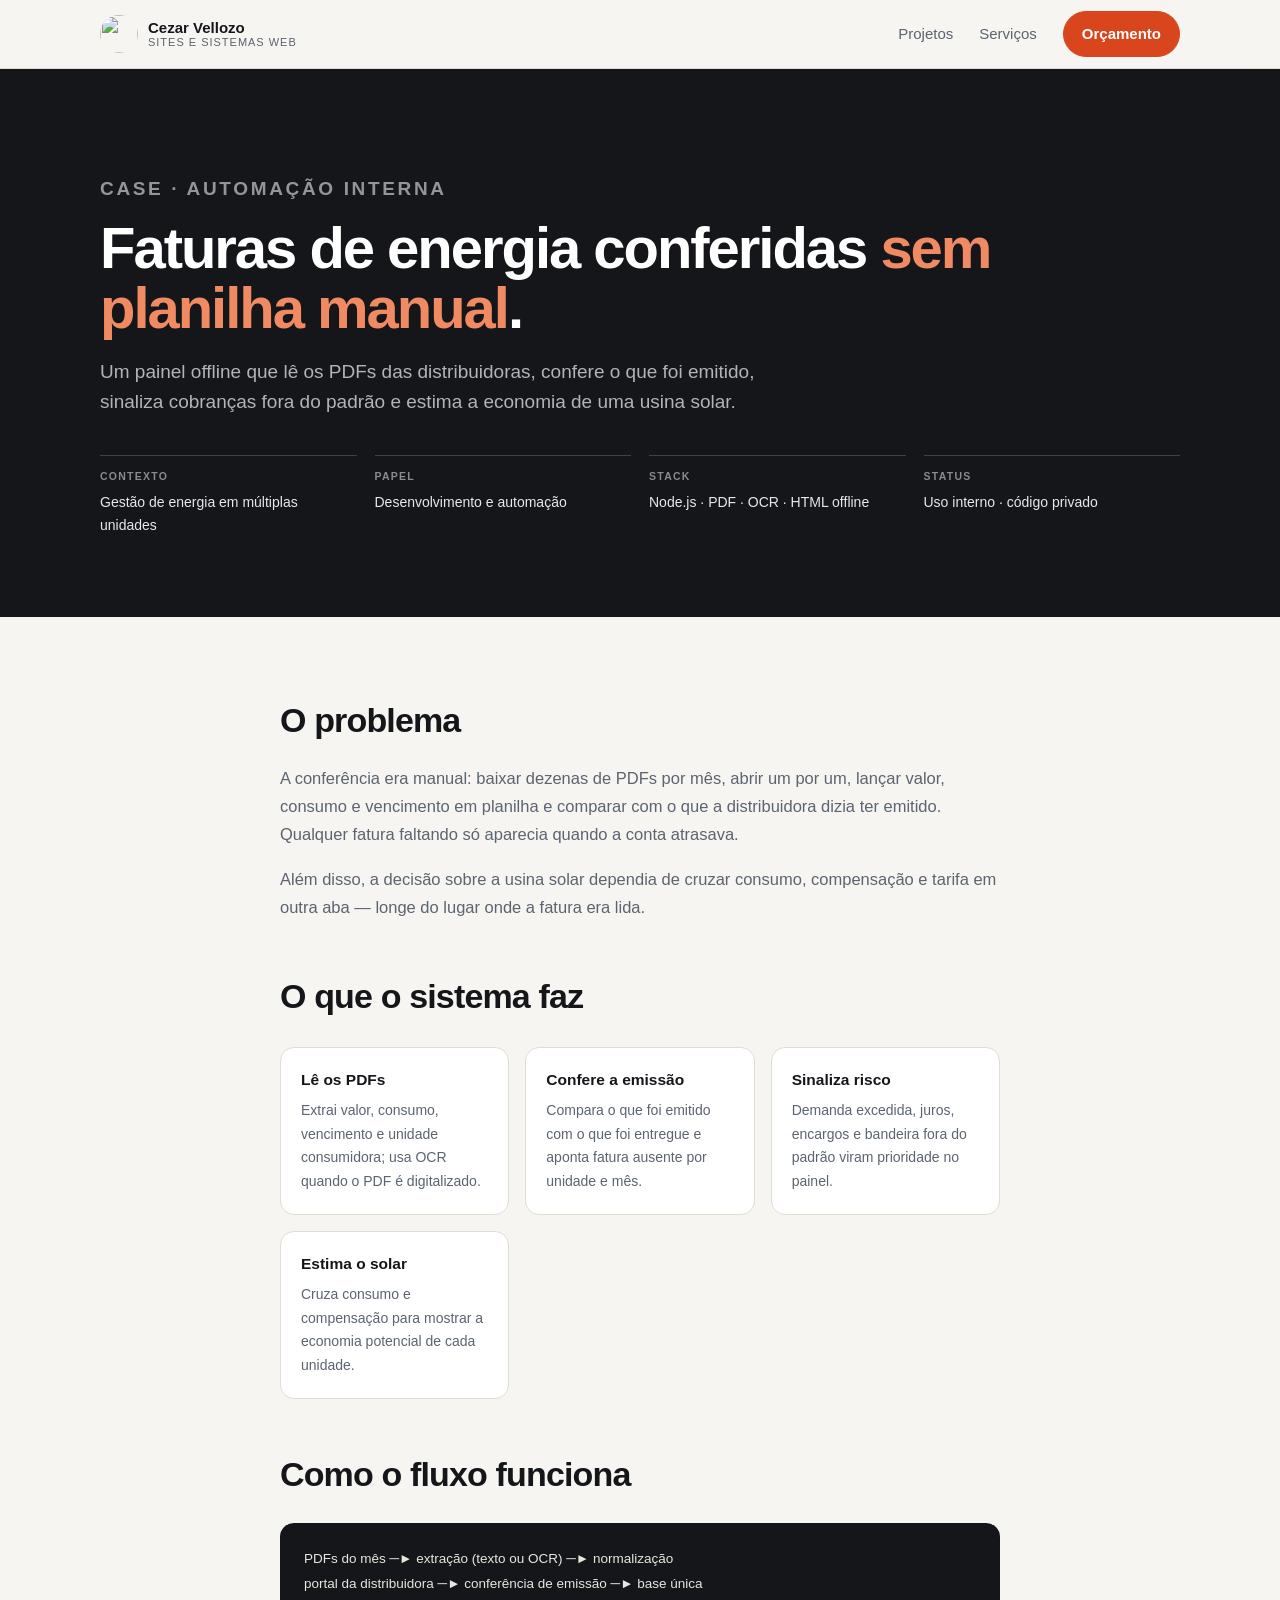
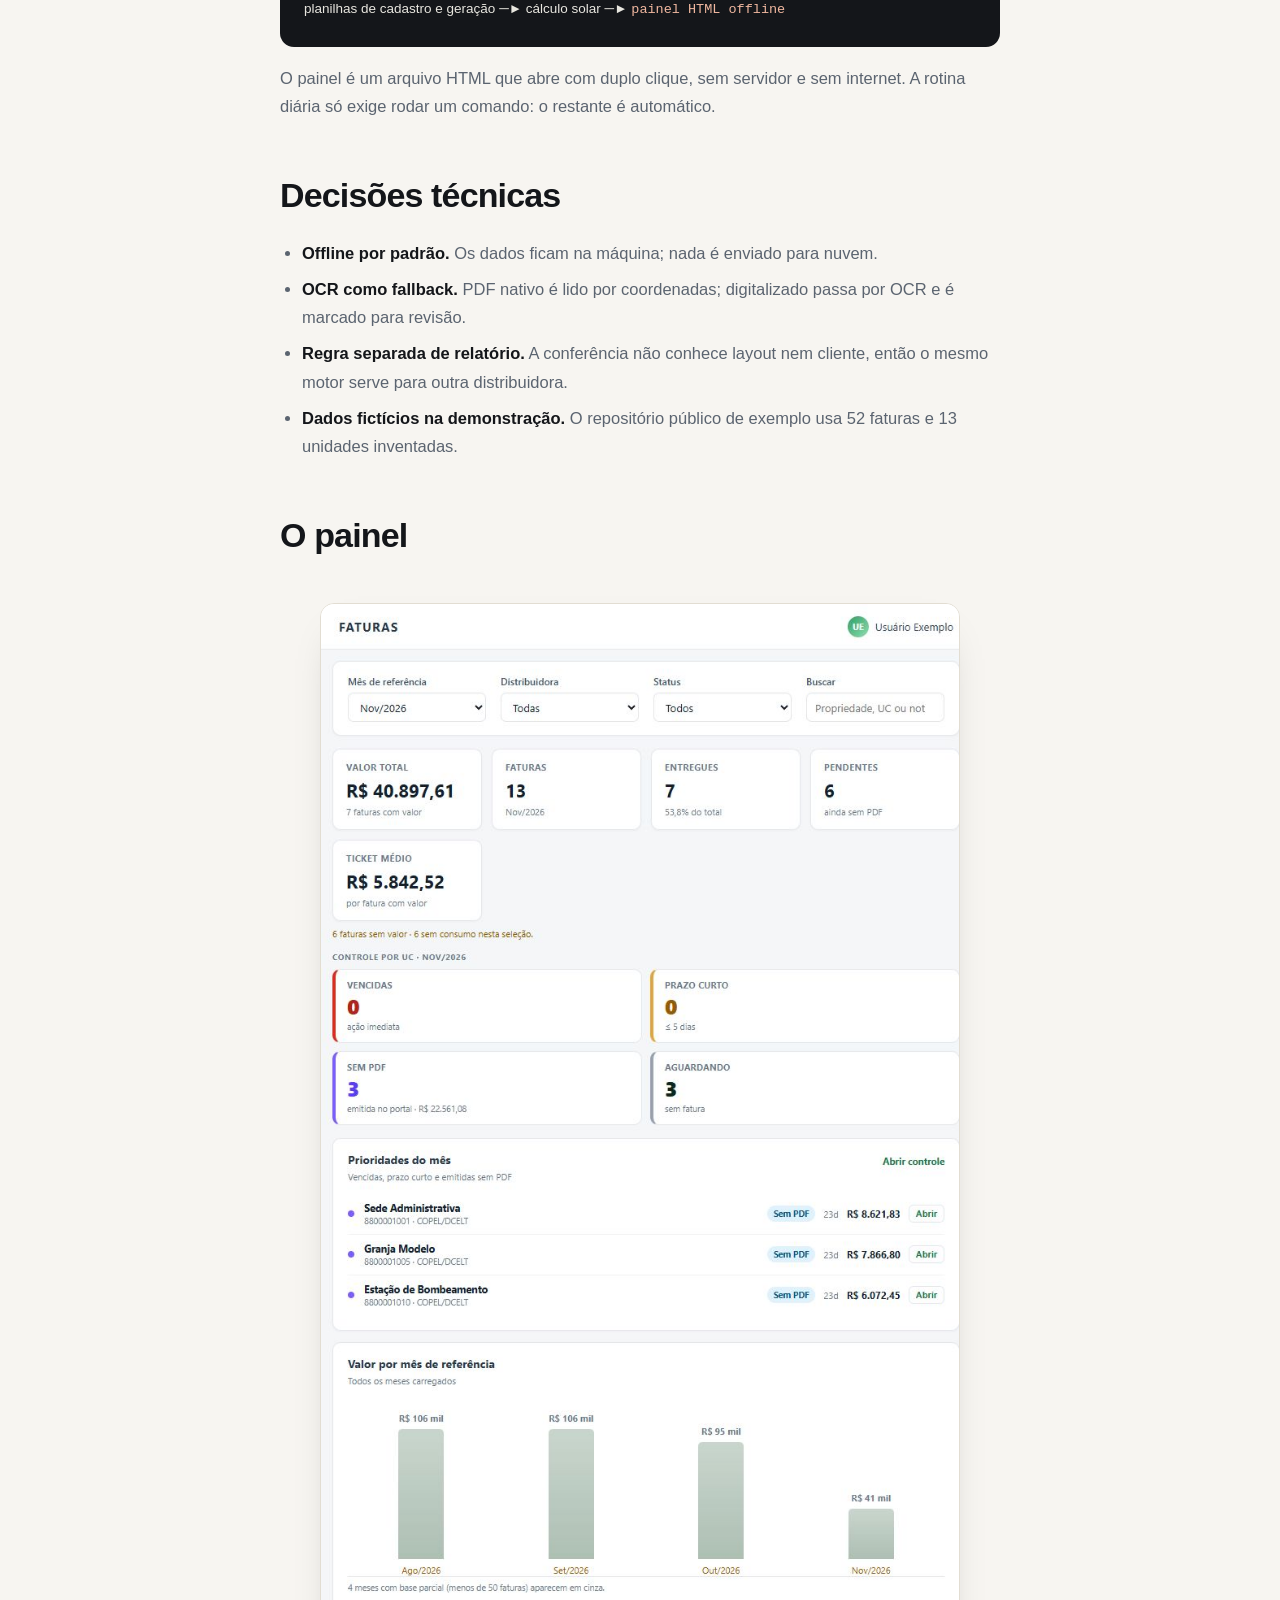
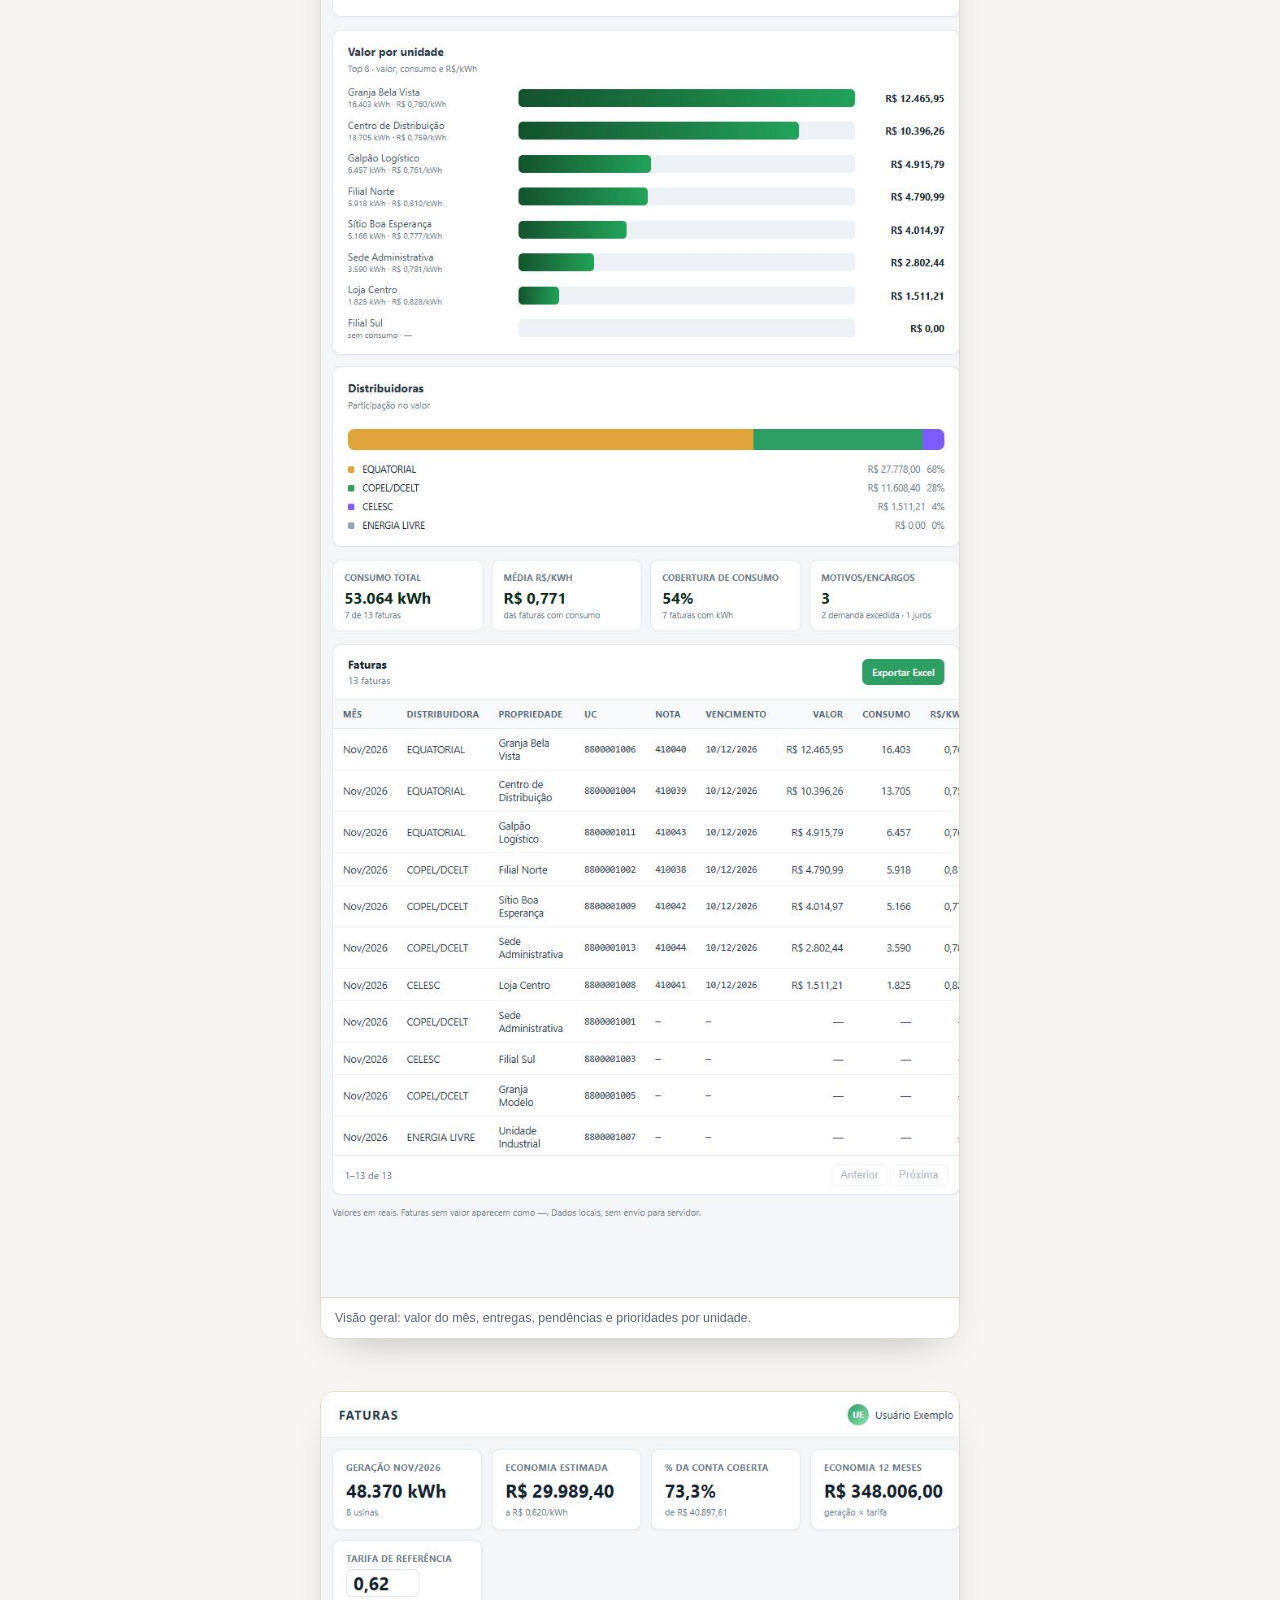
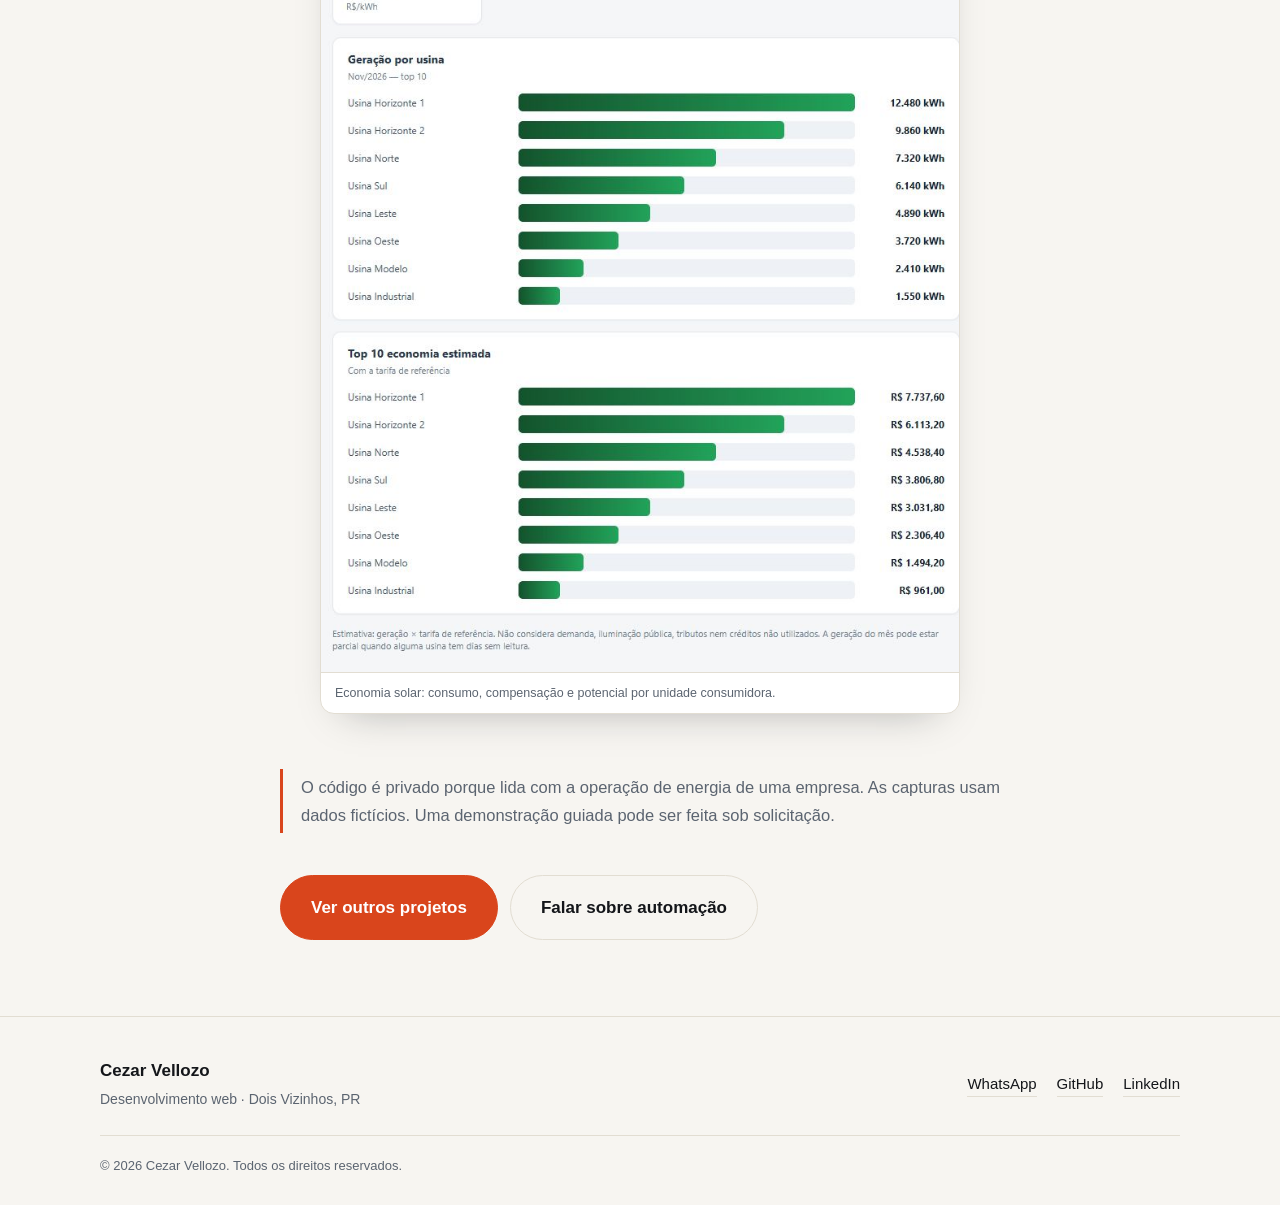
==== casos/controle-faturas.html @ 64f4b8d3 "feat: adiciona case de controle de faturas" ====
<!DOCTYPE html>
<html lang="pt-BR">
<head>
  <meta charset="UTF-8">
  <meta name="viewport" content="width=device-width, initial-scale=1">

  <title>Case — Controle de faturas de energia | Cezar Vellozo</title>
  <meta name="description" content="Case de automação interna: leitura de PDFs, conferência de emissão e economia solar em um painel offline de controle de faturas de energia.">
  <meta name="theme-color" content="#f7f5f1">

  <meta property="og:type" content="article">
  <meta property="og:title" content="Case — Controle de faturas de energia">
  <meta property="og:description" content="Como um painel offline substituiu a conferência manual de faturas de energia.">
  <meta property="og:locale" content="pt_BR">
  <meta property="og:image" content="img/painel-faturas.jpg">

  <link rel="icon" href="../logo-mark.svg" type="image/svg+xml">
  <link rel="stylesheet" href="../styles.css">

  <style>
    .case-hero {
      background: var(--escuro);
      color: #fff;
      padding: clamp(48px, 8vw, 85px) 0 clamp(42px, 6vw, 64px);
    }
    .case-hero .olho { color: rgba(255, 255, 255, .55); }
    .case-hero h1 {
      font-size: clamp(34px, 5.4vw, 58px);
      line-height: 1.02;
      letter-spacing: -.035em;
      max-width: 900px;
      margin: 14px 0 0;
    }
    .case-hero h1 em { font-style: normal; color: #f08a63; }
    .case-hero p {
      max-width: 660px;
      margin: 20px 0 0;
      color: rgba(255, 255, 255, .68);
      font-size: clamp(16px, 1.6vw, 19px);
    }
    .case-meta {
      display: grid;
      grid-template-columns: repeat(auto-fit, minmax(170px, 1fr));
      gap: 18px;
      margin-top: 38px;
    }
    .case-meta div { border-top: 1px solid rgba(255, 255, 255, .18); padding-top: 12px; }
    .case-meta dt {
      font-size: 10.5px;
      text-transform: uppercase;
      letter-spacing: .12em;
      color: rgba(255, 255, 255, .5);
      font-weight: 700;
    }
    .case-meta dd { margin: 6px 0 0; font-size: 14px; color: rgba(255, 255, 255, .9); }

    .case-corpo { padding: clamp(42px, 7vw, 76px) 0; }
    .case-corpo h2 {
      font-size: clamp(24px, 3vw, 34px);
      letter-spacing: -.025em;
      margin: 48px 0 12px;
    }
    .case-corpo h2:first-child { margin-top: 0; }
    .case-corpo p, .case-corpo li { color: var(--tinta-suave); font-size: 16.5px; line-height: 1.7; }
    .case-corpo strong { color: var(--tinta); }
    .case-corpo ul { padding-left: 22px; display: grid; gap: 8px; }

    .case-grade {
      display: grid;
      grid-template-columns: repeat(auto-fit, minmax(220px, 1fr));
      gap: 16px;
      margin: 24px 0 8px;
    }
    .case-card {
      background: var(--superficie);
      border: 1px solid var(--linha);
      border-radius: var(--raio);
      padding: 20px;
    }
    .case-card h3 { margin: 0 0 6px; font-size: 15.5px; }
    .case-card p { margin: 0; font-size: 14px; color: var(--tinta-suave); }

    .case-pipeline {
      background: var(--escuro);
      color: #e8e6df;
      border-radius: var(--raio);
      padding: 24px;
      overflow-x: auto;
      font-size: 13.5px;
      line-height: 1.85;
      margin: 22px 0 8px;
    }
    .case-pipeline code { color: #f0b79f; }

    .case-shots { display: grid; gap: 18px; margin: 24px 0 8px; }
    .case-shot {
      border: 1px solid var(--linha);
      border-radius: var(--raio);
      overflow: hidden;
      background: var(--superficie);
      box-shadow: var(--sombra);
    }
    .case-shot img { display: block; width: 100%; height: auto; }
    .case-shot figcaption {
      font-size: 12.5px;
      color: var(--tinta-suave);
      padding: 10px 14px;
      border-top: 1px solid var(--linha);
    }

    .case-nota {
      margin-top: 38px;
      border-left: 3px solid var(--destaque);
      padding: 4px 0 4px 18px;
      color: var(--tinta-suave);
      font-size: 14.5px;
    }
    .case-voltar { margin-top: 42px; display: flex; flex-wrap: wrap; gap: 12px; }
    .case-voltar .botao--secundario {
      background: transparent;
      color: var(--tinta);
      border: 1px solid var(--linha);
    }

    @media (max-width: 760px) {
      .case-meta { gap: 12px; }
    }
  </style>
</head>
<body>

  <a class="pular" href="#conteudo">Pular para o conteúdo</a>

  <header class="cabecalho">
    <div class="container cabecalho__linha">
      <a class="marca" href="../index.html" aria-label="Voltar ao site">
        <img class="marca__logo" src="../logo-mark.svg" alt="" width="38" height="38">
        <span class="marca__texto">
          Cezar Vellozo
          <small>sites e sistemas web</small>
        </span>
      </a>
      <nav class="menu" aria-label="Navegação">
        <a href="../index.html#projetos">Projetos</a>
        <a href="../index.html#servicos">Serviços</a>
        <a class="botao botao--pequeno"
           href="https://wa.me/5554994535730?text=Ol%C3%A1%2C%20Cezar!%20Quero%20um%20or%C3%A7amento."
           target="_blank" rel="noopener">Orçamento</a>
      </nav>
    </div>
  </header>

  <main id="conteudo">
    <section class="case-hero">
      <div class="container">
        <p class="olho">Case · automação interna</p>
        <h1>Faturas de energia conferidas <em>sem planilha manual</em>.</h1>
        <p>
          Um painel offline que lê os PDFs das distribuidoras, confere o que foi emitido,
          sinaliza cobranças fora do padrão e estima a economia de uma usina solar.
        </p>

        <dl class="case-meta">
          <div><dt>Contexto</dt><dd>Gestão de energia em múltiplas unidades</dd></div>
          <div><dt>Papel</dt><dd>Desenvolvimento e automação</dd></div>
          <div><dt>Stack</dt><dd>Node.js · PDF · OCR · HTML offline</dd></div>
          <div><dt>Status</dt><dd>Uso interno · código privado</dd></div>
        </dl>
      </div>
    </section>

    <section class="case-corpo">
      <div class="container container--estreito">

        <h2>O problema</h2>
        <p>
          A conferência era manual: baixar dezenas de PDFs por mês, abrir um por um, lançar valor,
          consumo e vencimento em planilha e comparar com o que a distribuidora dizia ter emitido.
          Qualquer fatura faltando só aparecia quando a conta atrasava.
        </p>
        <p>
          Além disso, a decisão sobre a usina solar dependia de cruzar consumo, compensação e tarifa
          em outra aba — longe do lugar onde a fatura era lida.
        </p>

        <h2>O que o sistema faz</h2>
        <div class="case-grade">
          <article class="case-card">
            <h3>Lê os PDFs</h3>
            <p>Extrai valor, consumo, vencimento e unidade consumidora; usa OCR quando o PDF é digitalizado.</p>
          </article>
          <article class="case-card">
            <h3>Confere a emissão</h3>
            <p>Compara o que foi emitido com o que foi entregue e aponta fatura ausente por unidade e mês.</p>
          </article>
          <article class="case-card">
            <h3>Sinaliza risco</h3>
            <p>Demanda excedida, juros, encargos e bandeira fora do padrão viram prioridade no painel.</p>
          </article>
          <article class="case-card">
            <h3>Estima o solar</h3>
            <p>Cruza consumo e compensação para mostrar a economia potencial de cada unidade.</p>
          </article>
        </div>

        <h2>Como o fluxo funciona</h2>
        <div class="case-pipeline">
          PDFs do mês  ─►  extração (texto ou OCR)  ─►  normalização<br>
          portal da distribuidora  ─►  conferência de emissão  ─►  base única<br>
          planilhas de cadastro e geração  ─►  cálculo solar  ─►  <code>painel HTML offline</code>
        </div>
        <p>
          O painel é um arquivo HTML que abre com duplo clique, sem servidor e sem internet.
          A rotina diária só exige rodar um comando: o restante é automático.
        </p>

        <h2>Decisões técnicas</h2>
        <ul>
          <li><strong>Offline por padrão.</strong> Os dados ficam na máquina; nada é enviado para nuvem.</li>
          <li><strong>OCR como fallback.</strong> PDF nativo é lido por coordenadas; digitalizado passa por OCR e é marcado para revisão.</li>
          <li><strong>Regra separada de relatório.</strong> A conferência não conhece layout nem cliente, então o mesmo motor serve para outra distribuidora.</li>
          <li><strong>Dados fictícios na demonstração.</strong> O repositório público de exemplo usa 52 faturas e 13 unidades inventadas.</li>
        </ul>

        <h2>O painel</h2>
        <div class="case-shots">
          <figure class="case-shot">
            <img src="img/painel-faturas.jpg" alt="Painel de controle de faturas com valor total, faturas entregues, pendentes e prioridades do mês" loading="lazy">
            <figcaption>Visão geral: valor do mês, entregas, pendências e prioridades por unidade.</figcaption>
          </figure>
          <figure class="case-shot">
            <img src="img/painel-solar.jpg" alt="Tela de economia solar com consumo, compensação e estimativa por unidade" loading="lazy">
            <figcaption>Economia solar: consumo, compensação e potencial por unidade consumidora.</figcaption>
          </figure>
        </div>

        <p class="case-nota">
          O código é privado porque lida com a operação de energia de uma empresa. As capturas usam
          dados fictícios. Uma demonstração guiada pode ser feita sob solicitação.
        </p>

        <div class="case-voltar">
          <a class="botao botao--grande" href="../index.html#projetos">Ver outros projetos</a>
          <a class="botao botao--grande botao--secundario"
             href="https://wa.me/5554994535730?text=Ol%C3%A1%2C%20Cezar!%20Quero%20falar%20sobre%20automa%C3%A7%C3%A3o."
             target="_blank" rel="noopener">Falar sobre automação</a>
        </div>

      </div>
    </section>
  </main>

  <footer class="rodape">
    <div class="container rodape__linha">
      <div>
        <p class="rodape__nome">Cezar Vellozo</p>
        <p class="rodape__texto">Desenvolvimento web · Dois Vizinhos, PR</p>
      </div>
      <nav class="rodape__links" aria-label="Contato">
        <a href="https://wa.me/5554994535730" target="_blank" rel="noopener">WhatsApp</a>
        <a href="https://github.com/augusto10vellozo-coder" target="_blank" rel="noopener">GitHub</a>
        <a href="https://www.linkedin.com/in/cezarvellozo/" target="_blank" rel="noopener">LinkedIn</a>
      </nav>
    </div>
    <div class="container">
      <p class="rodape__nota">© <span id="ano">2026</span> Cezar Vellozo. Todos os direitos reservados.</p>
    </div>
  </footer>

  <script>
    document.getElementById('ano').textContent = new Date().getFullYear();
  </script>
</body>
</html>
---- styles.css ----
/* =========================================================
   Cezar Vellozo — site de serviços
   CSS organizado em: base, componentes, seções e responsivo.
   ========================================================= */

/* ---------- 1. Base e variáveis ---------- */
:root {
  --fundo: #f7f5f1;
  --fundo-alt: #efece4;
  --superficie: #ffffff;
  --tinta: #14161a;
  --tinta-suave: #5b6470;
  --linha: #e2ddd2;
  --destaque: #d9451c;
  --destaque-escuro: #b63815;
  --escuro: #14161a;
  --raio: 14px;
  --largura: 1120px;
  --sombra: 0 18px 40px -24px rgba(20, 22, 26, 0.35);
}

*,
*::before,
*::after {
  box-sizing: border-box;
}

html {
  scroll-behavior: smooth;
}

body {
  margin: 0;
  background: var(--fundo);
  color: var(--tinta);
  font-family: -apple-system, BlinkMacSystemFont, "Segoe UI", Roboto, Helvetica, Arial, sans-serif;
  font-size: 17px;
  line-height: 1.6;
  -webkit-font-smoothing: antialiased;
}

img {
  max-width: 100%;
  height: auto;
  display: block;
}

a {
  color: inherit;
}

/* Acessibilidade: foco visível em todo elemento navegável */
:focus-visible {
  outline: 3px solid var(--destaque);
  outline-offset: 3px;
  border-radius: 4px;
}

/* Link para pular o menu (aparece só no teclado) */
.pular {
  position: absolute;
  left: -9999px;
  top: 0;
  background: var(--tinta);
  color: #fff;
  padding: 12px 20px;
  z-index: 100;
}

.pular:focus {
  left: 12px;
  top: 12px;
}

/* ---------- 2. Layout ---------- */
.container {
  width: 100%;
  max-width: var(--largura);
  margin: 0 auto;
  padding: 0 20px;
}

.container--estreito {
  max-width: 760px;
}

.grade {
  display: grid;
  gap: 20px;
}

/* ---------- 3. Cabeçalho ---------- */
.cabecalho {
  position: sticky;
  top: 0;
  z-index: 50;
  background: rgba(247, 245, 241, 0.88);
  backdrop-filter: blur(10px);
  border-bottom: 1px solid var(--linha);
}

.cabecalho__linha {
  display: flex;
  align-items: center;
  justify-content: space-between;
  gap: 16px;
  min-height: 68px;
}

.marca {
  display: flex;
  align-items: center;
  gap: 10px;
  text-decoration: none;
  font-weight: 700;
  line-height: 1.1;
}

.marca__logo {
  width: 38px;
  height: 38px;
  flex: 0 0 auto;
  border-radius: 50%;
}

.marca__texto {
  font-size: 15px;
}

.marca__texto small {
  display: block;
  font-size: 11px;
  font-weight: 500;
  letter-spacing: 0.09em;
  text-transform: uppercase;
  color: var(--tinta-suave);
}

.menu {
  display: none;
}

.menu--aberto {
  display: flex;
  flex-direction: column;
  gap: 4px;
  position: absolute;
  top: 68px;
  left: 0;
  right: 0;
  padding: 16px 20px 22px;
  background: var(--superficie);
  border-bottom: 1px solid var(--linha);
  box-shadow: var(--sombra);
}

.menu a:not(.botao) {
  padding: 10px 0;
  text-decoration: none;
  font-size: 16px;
  color: var(--tinta-suave);
  border-bottom: 1px solid transparent;
}

.menu a:not(.botao):hover {
  color: var(--tinta);
}

.menu-botao {
  display: grid;
  gap: 5px;
  width: 42px;
  height: 42px;
  padding: 11px 9px;
  background: none;
  border: 1px solid var(--linha);
  border-radius: 10px;
  cursor: pointer;
}

.menu-botao span {
  display: block;
  height: 2px;
  background: var(--tinta);
  border-radius: 2px;
}

/* ---------- 4. Botões e links ---------- */
.botao {
  display: inline-flex;
  align-items: center;
  justify-content: center;
  gap: 8px;
  padding: 14px 22px;
  border-radius: 999px;
  background: var(--destaque);
  color: #fff;
  font-weight: 600;
  font-size: 16px;
  text-decoration: none;
  border: 1px solid var(--destaque);
  transition: background 0.2s ease, transform 0.2s ease;
}

.botao:hover {
  background: var(--destaque-escuro);
  border-color: var(--destaque-escuro);
  transform: translateY(-1px);
}

.botao--pequeno {
  padding: 10px 18px;
  font-size: 15px;
}

.botao--grande {
  padding: 18px 30px;
  font-size: 17px;
}

.link-seta {
  display: inline-flex;
  align-items: center;
  gap: 6px;
  font-weight: 600;
  text-decoration: none;
  border-bottom: 2px solid var(--linha);
  padding-bottom: 2px;
}

.link-seta:hover {
  border-color: var(--destaque);
}

/* ---------- 5. Textos padrão das seções ---------- */
.olho {
  margin: 0 0 12px;
  font-size: 12px;
  font-weight: 700;
  letter-spacing: 0.14em;
  text-transform: uppercase;
  color: var(--destaque);
}

.olho--claro {
  color: #ff8f6b;
}

.secao {
  padding: 72px 0;
}

.secao--faixa {
  background: var(--fundo-alt);
  border-top: 1px solid var(--linha);
  border-bottom: 1px solid var(--linha);
}

.secao--escura {
  background: var(--escuro);
  color: #f2efe9;
}

.secao__titulo {
  margin: 0 0 14px;
  font-size: clamp(1.6rem, 3.4vw, 2.3rem);
  line-height: 1.2;
  letter-spacing: -0.02em;
}

.secao__linha {
  margin: 0 0 36px;
  max-width: 62ch;
  color: var(--tinta-suave);
}

.secao__linha--clara {
  color: #a8adb8;
}

/* ---------- 6. Apresentação ---------- */
.hero {
  padding: 56px 0 72px;
}

.hero__grade {
  display: grid;
  gap: 44px;
}

.hero h1 {
  margin: 0 0 18px;
  font-size: clamp(2.05rem, 5.6vw, 3.4rem);
  line-height: 1.06;
  letter-spacing: -0.03em;
  font-weight: 800;
}

.hero h1 em {
  font-style: normal;
  color: var(--destaque);
}

.hero__linha {
  margin: 0 0 28px;
  max-width: 52ch;
  font-size: 18px;
  color: var(--tinta-suave);
}

.hero__acoes {
  display: flex;
  flex-wrap: wrap;
  align-items: center;
  gap: 18px;
}

.selos {
  display: flex;
  flex-wrap: wrap;
  gap: 8px 20px;
  margin: 30px 0 0;
  padding: 0;
  list-style: none;
  font-size: 14px;
  color: var(--tinta-suave);
}

.selos li::before {
  content: "✓";
  margin-right: 6px;
  color: var(--destaque);
  font-weight: 700;
}

/* Janela ilustrativa do topo */
.hero__painel {
  border: 1px solid var(--linha);
  border-radius: var(--raio);
  background: var(--superficie);
  box-shadow: var(--sombra);
  overflow: hidden;
}

.painel__topo {
  display: flex;
  align-items: center;
  gap: 6px;
  padding: 12px 14px;
  background: var(--fundo-alt);
  border-bottom: 1px solid var(--linha);
}

.ponto {
  width: 9px;
  height: 9px;
  border-radius: 50%;
  background: #cfc8bb;
}

.painel__url {
  margin-left: 10px;
  font-size: 12px;
  color: var(--tinta-suave);
}

.painel__corpo {
  padding: 22px;
  display: grid;
  gap: 12px;
}

.esqueleto {
  border-radius: 6px;
  background: linear-gradient(90deg, #ece7dd, #f4f1ea, #ece7dd);
  background-size: 200% 100%;
  animation: brilho 2.4s linear infinite;
}

.esqueleto--titulo {
  height: 26px;
  width: 62%;
}

.esqueleto--linha {
  height: 11px;
  width: 100%;
}

.esqueleto--linha.curta {
  width: 78%;
}

.painel__cards {
  display: grid;
  grid-template-columns: repeat(3, 1fr);
  gap: 10px;
  margin-top: 8px;
}

.esqueleto--card {
  height: 62px;
  border-radius: 10px;
}

.painel__legenda {
  margin: 0;
  padding: 0 22px 20px;
  font-size: 13px;
  color: var(--tinta-suave);
}

@keyframes brilho {
  from {
    background-position: 200% 0;
  }
  to {
    background-position: -200% 0;
  }
}

/* ---------- 7. Cartões simples (problema) ---------- */
.cartao-simples {
  padding: 24px;
  background: var(--superficie);
  border: 1px solid var(--linha);
  border-radius: var(--raio);
}

.cartao-simples .numero {
  display: inline-block;
  margin-bottom: 12px;
  font-size: 13px;
  font-weight: 700;
  letter-spacing: 0.1em;
  color: var(--destaque);
}

.cartao-simples h3 {
  margin: 0 0 8px;
  font-size: 19px;
  letter-spacing: -0.01em;
}

.cartao-simples p {
  margin: 0;
  font-size: 15.5px;
  color: var(--tinta-suave);
}

/* ---------- 8. Serviços ---------- */
.servico {
  display: flex;
  flex-direction: column;
  padding: 26px;
  background: var(--superficie);
  border: 1px solid var(--linha);
  border-radius: var(--raio);
}

.servico--destaque {
  border-color: var(--destaque);
  box-shadow: 0 18px 40px -30px rgba(217, 69, 28, 0.55);
}

.servico h3 {
  margin: 0 0 6px;
  font-size: 21px;
  letter-spacing: -0.015em;
}

.servico__resumo {
  margin: 0 0 18px;
  font-size: 15px;
  color: var(--tinta-suave);
}

.lista {
  margin: 0 0 22px;
  padding: 0;
  list-style: none;
  display: grid;
  gap: 9px;
  font-size: 15px;
}

.lista li {
  display: flex;
  gap: 9px;
  align-items: flex-start;
}

.lista li::before {
  content: "";
  flex: 0 0 auto;
  width: 7px;
  height: 7px;
  margin-top: 8px;
  border-radius: 50%;
  background: var(--destaque);
}

.servico__preco {
  margin: auto 0 0;
  padding-top: 16px;
  border-top: 1px solid var(--linha);
  font-size: 13px;
  font-weight: 700;
  letter-spacing: 0.1em;
  text-transform: uppercase;
  color: var(--tinta);
}

/* ---------- 9. Projetos ---------- */
.projetos {
  margin-top: 8px;
}

.projeto {
  display: flex;
  flex-direction: column;
  overflow: hidden;
  text-decoration: none;
  background: #1c1f25;
  border: 1px solid #2a2e36;
  border-radius: var(--raio);
  transition: transform 0.2s ease, border-color 0.2s ease;
}

.projeto:hover {
  transform: translateY(-3px);
  border-color: #4a505c;
}

.projeto__imagem {
  display: block;
  aspect-ratio: 16 / 10;
  background: #2a2e36;
  overflow: hidden;
}

.projeto__imagem img {
  width: 100%;
  height: 100%;
  object-fit: cover;
  object-position: top center;
}

.projeto__corpo {
  display: grid;
  gap: 8px;
  padding: 20px;
}

.projeto__titulo {
  font-size: 19px;
  font-weight: 700;
  letter-spacing: -0.01em;
  color: #f2efe9;
}

.projeto__texto {
  font-size: 15px;
  color: #a8adb8;
}

.projeto__tags {
  display: flex;
  flex-wrap: wrap;
  gap: 6px;
  margin-top: 4px;
}

.projeto__tags span {
  padding: 3px 10px;
  border: 1px solid #3a3f49;
  border-radius: 999px;
  font-size: 12px;
  color: #c6cad2;
}

/* ---------- 10. Etapas ---------- */
.etapas {
  margin: 0;
  padding: 0;
  list-style: none;
  display: grid;
  gap: 22px;
}

.etapas li {
  padding: 22px;
  background: var(--superficie);
  border: 1px solid var(--linha);
  border-radius: var(--raio);
}

.etapa__numero {
  display: grid;
  place-items: center;
  width: 34px;
  height: 34px;
  margin-bottom: 14px;
  border-radius: 50%;
  background: var(--fundo-alt);
  font-weight: 700;
  font-size: 15px;
}

.etapas h3 {
  margin: 0 0 6px;
  font-size: 18px;
}

.etapas p {
  margin: 0;
  font-size: 15px;
  color: var(--tinta-suave);
}

/* ---------- 11. Perguntas frequentes ---------- */
.duvida {
  border-bottom: 1px solid var(--linha);
}

.duvida summary {
  display: flex;
  align-items: center;
  justify-content: space-between;
  gap: 16px;
  padding: 20px 0;
  font-size: 17px;
  font-weight: 600;
  cursor: pointer;
  list-style: none;
}

.duvida summary::-webkit-details-marker {
  display: none;
}

.duvida summary::after {
  content: "+";
  flex: 0 0 auto;
  font-size: 22px;
  font-weight: 400;
  color: var(--destaque);
}

.duvida[open] summary::after {
  content: "–";
}

.duvida p {
  margin: 0;
  padding: 0 0 22px;
  max-width: 62ch;
  color: var(--tinta-suave);
}

/* ---------- 12. Chamada final ---------- */
.chamada {
  padding: 64px 0;
  background: var(--escuro);
  color: #f2efe9;
}

.chamada__grade {
  display: grid;
  gap: 28px;
  align-items: center;
}

.chamada h2 {
  margin: 0 0 10px;
  font-size: clamp(1.6rem, 3.6vw, 2.2rem);
  letter-spacing: -0.02em;
}

.chamada p {
  margin: 0;
  max-width: 54ch;
  color: #a8adb8;
}

/* ---------- 13. Rodapé ---------- */
.rodape {
  padding: 40px 0 28px;
  background: var(--fundo);
  border-top: 1px solid var(--linha);
}

.rodape__linha {
  display: grid;
  gap: 20px;
  padding-bottom: 24px;
}

.rodape__nome {
  margin: 0;
  font-weight: 700;
}

.rodape__texto {
  margin: 4px 0 0;
  font-size: 14px;
  color: var(--tinta-suave);
}

.rodape__links {
  display: flex;
  flex-wrap: wrap;
  gap: 20px;
  font-size: 15px;
}

.rodape__links a {
  text-decoration: none;
  border-bottom: 1px solid var(--linha);
}

.rodape__links a:hover {
  border-color: var(--destaque);
}

.rodape__nota {
  margin: 0;
  padding-top: 20px;
  border-top: 1px solid var(--linha);
  font-size: 13px;
  color: var(--tinta-suave);
}

/* ---------- 14. Responsivo ---------- */
@media (min-width: 620px) {
  .grade--3 {
    grid-template-columns: repeat(2, minmax(0, 1fr));
  }
}

@media (min-width: 900px) {
  .menu-botao {
    display: none;
  }

  .menu {
    display: flex;
    align-items: center;
    gap: 26px;
  }

  .menu a:not(.botao) {
    padding: 0;
    font-size: 15px;
  }

  .menu--aberto {
    position: static;
    display: flex;
    flex-direction: row;
    padding: 0;
    border: 0;
    box-shadow: none;
    background: none;
    gap: 26px;
  }

  .hero {
    padding: 84px 0 96px;
  }

  .hero__grade {
    grid-template-columns: 1.1fr 0.9fr;
    align-items: center;
    gap: 56px;
  }

  .grade--3 {
    grid-template-columns: repeat(3, minmax(0, 1fr));
    gap: 24px;
  }

  .etapas {
    grid-template-columns: repeat(4, minmax(0, 1fr));
  }

  .chamada__grade {
    grid-template-columns: 1fr auto;
  }

  .rodape__linha {
    grid-template-columns: 1fr auto;
    align-items: center;
  }
}

/* Respeita quem pediu menos animação no sistema */
@media (prefers-reduced-motion: reduce) {
  html {
    scroll-behavior: auto;
  }

  .esqueleto {
    animation: none;
  }

  .botao,
  .projeto {
    transition: none;
  }
}

/* ===== Case interno na home ===== */
.case-destaque {
  display: flex;
  align-items: center;
  justify-content: space-between;
  gap: 24px;
  margin-top: 22px;
  padding: 22px 26px;
  border: 1px solid rgba(255, 255, 255, .18);
  border-radius: var(--raio);
  background: rgba(255, 255, 255, .04);
  color: #fff;
  text-decoration: none;
  transition: background .2s ease, border-color .2s ease;
}
.case-destaque:hover {
  background: rgba(255, 255, 255, .08);
  border-color: rgba(255, 255, 255, .34);
}
.case-destaque__texto {
  display: flex;
  flex-direction: column;
  gap: 4px;
}
.case-destaque__olho {
  font-size: 10.5px;
  text-transform: uppercase;
  letter-spacing: .12em;
  font-weight: 700;
  color: #f08a63;
}
.case-destaque strong {
  font-size: clamp(18px, 2vw, 22px);
  letter-spacing: -.02em;
}
.case-destaque__texto > span:last-child {
  font-size: 14px;
  color: rgba(255, 255, 255, .6);
  max-width: 720px;
}
.case-destaque__seta {
  font-size: 14px;
  font-weight: 700;
  color: #f08a63;
  white-space: nowrap;
}
@media (max-width: 700px) {
  .case-destaque {
    flex-direction: column;
    align-items: flex-start;
    gap: 12px;
  }
}
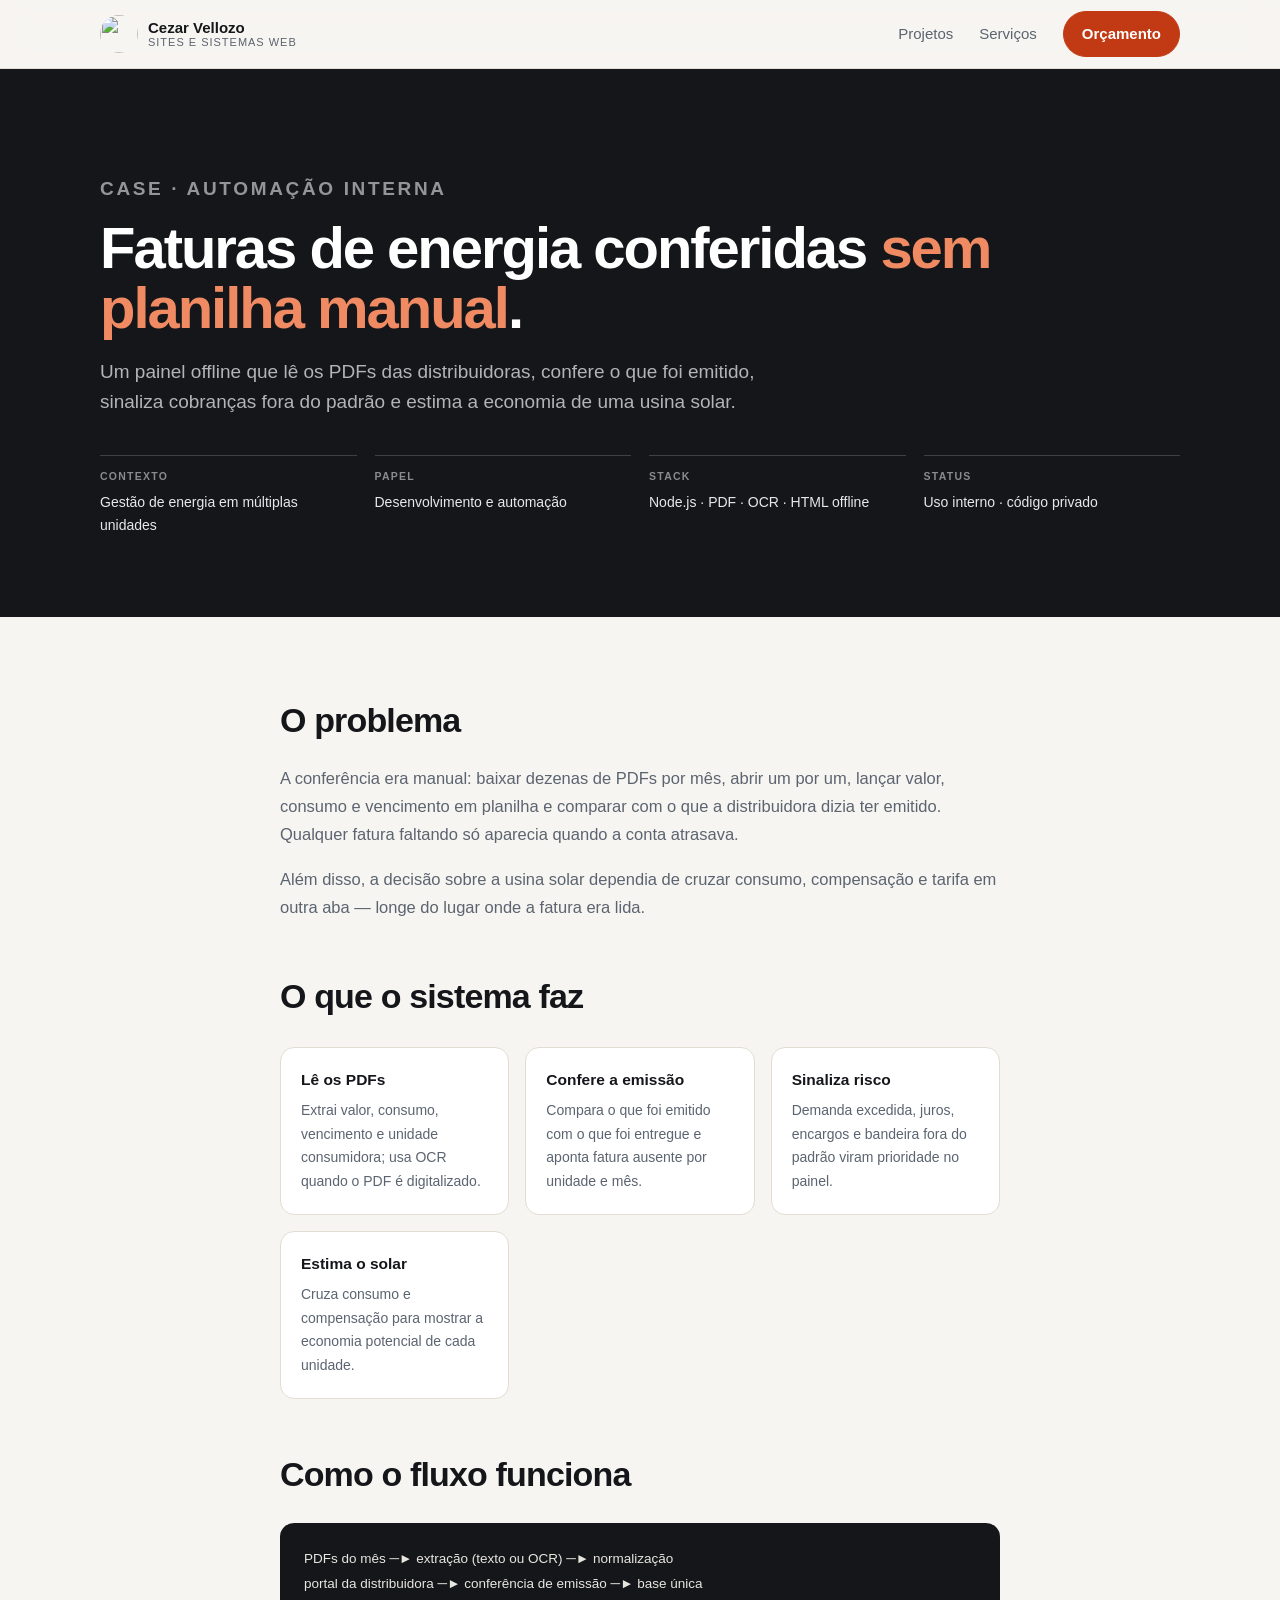
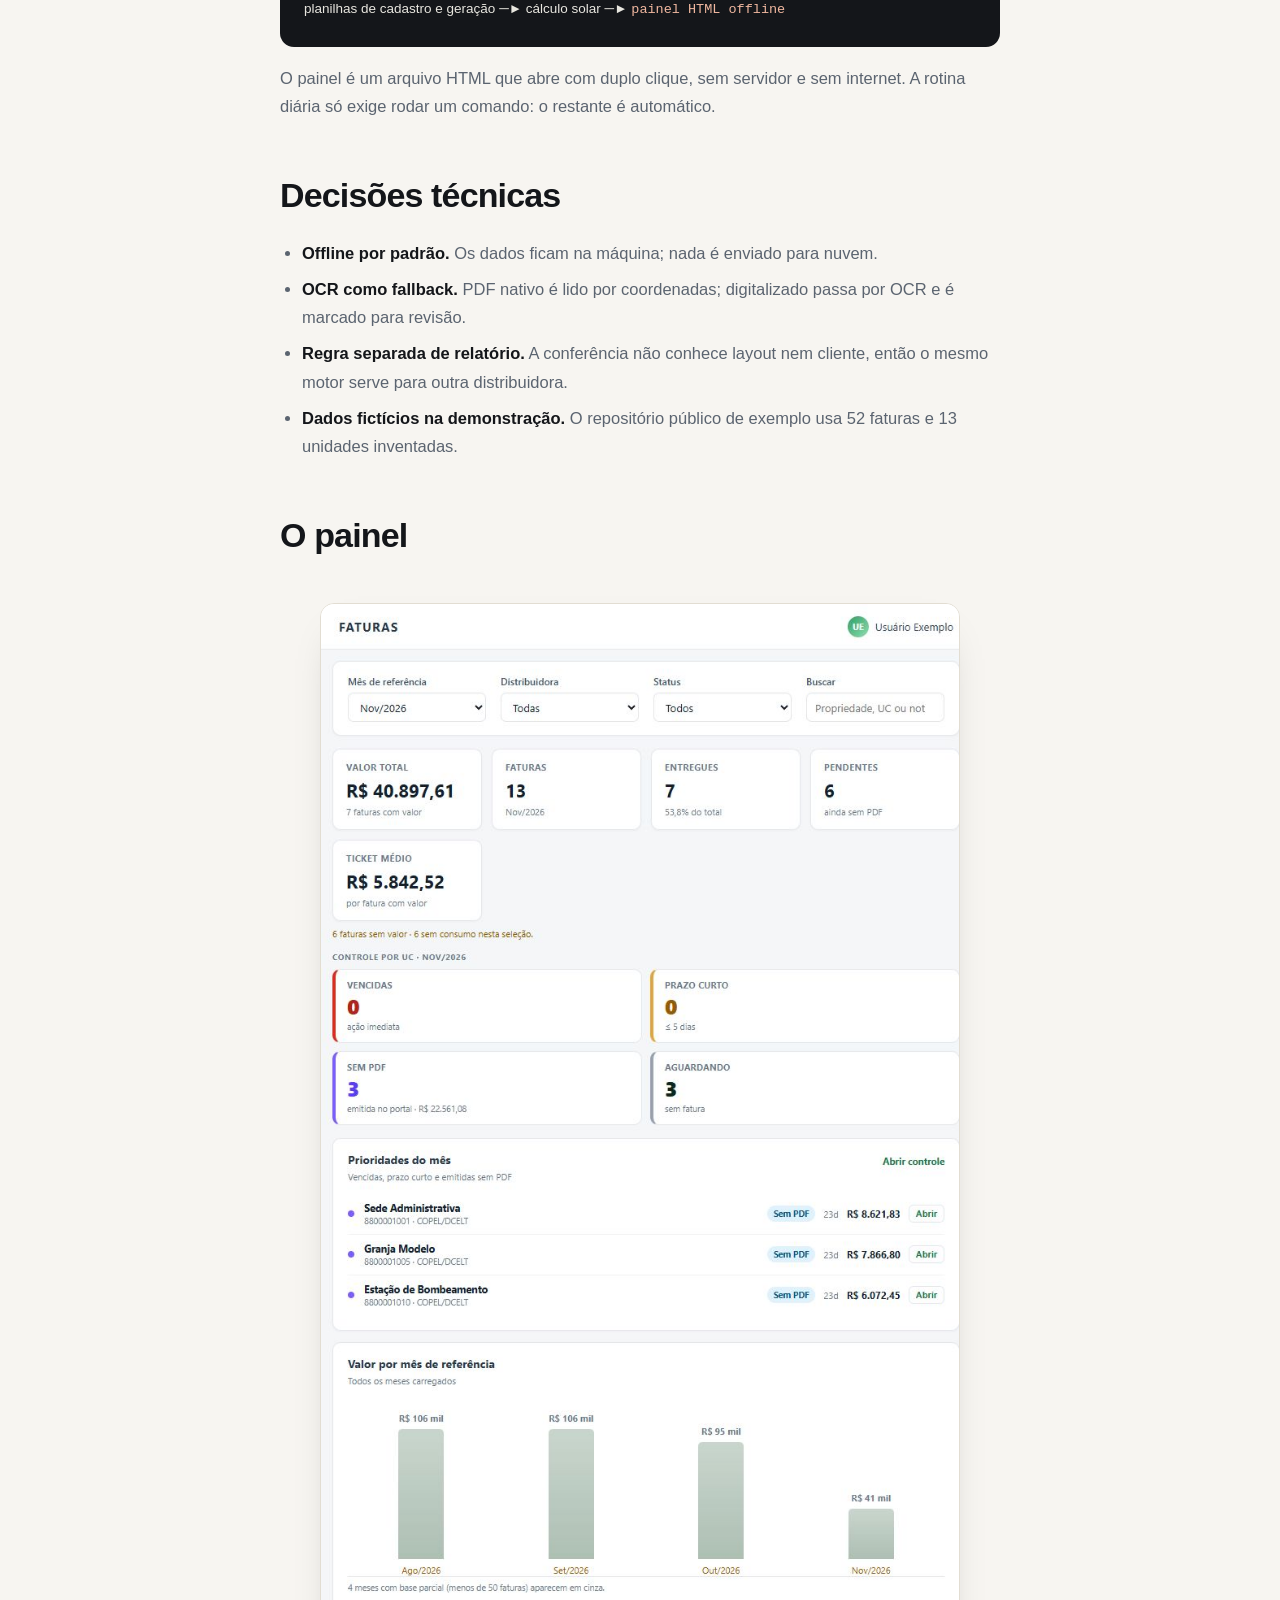
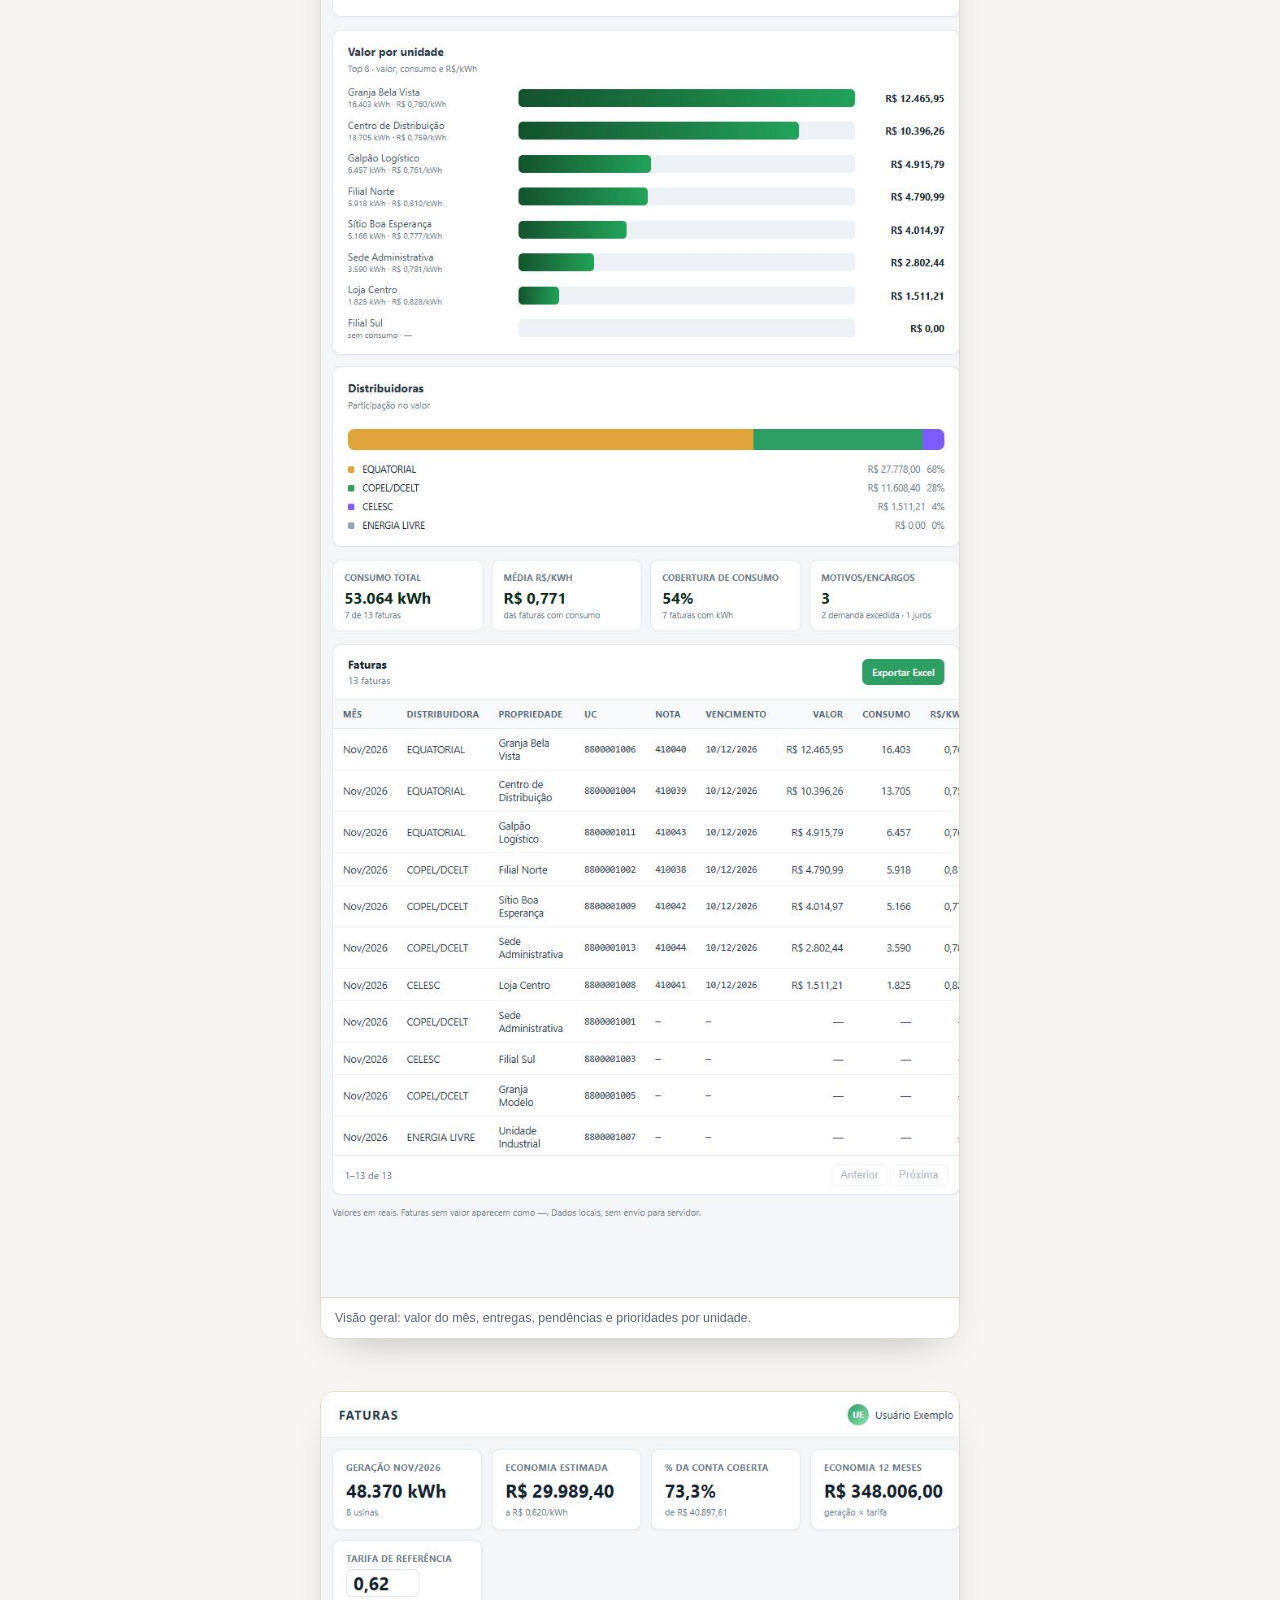
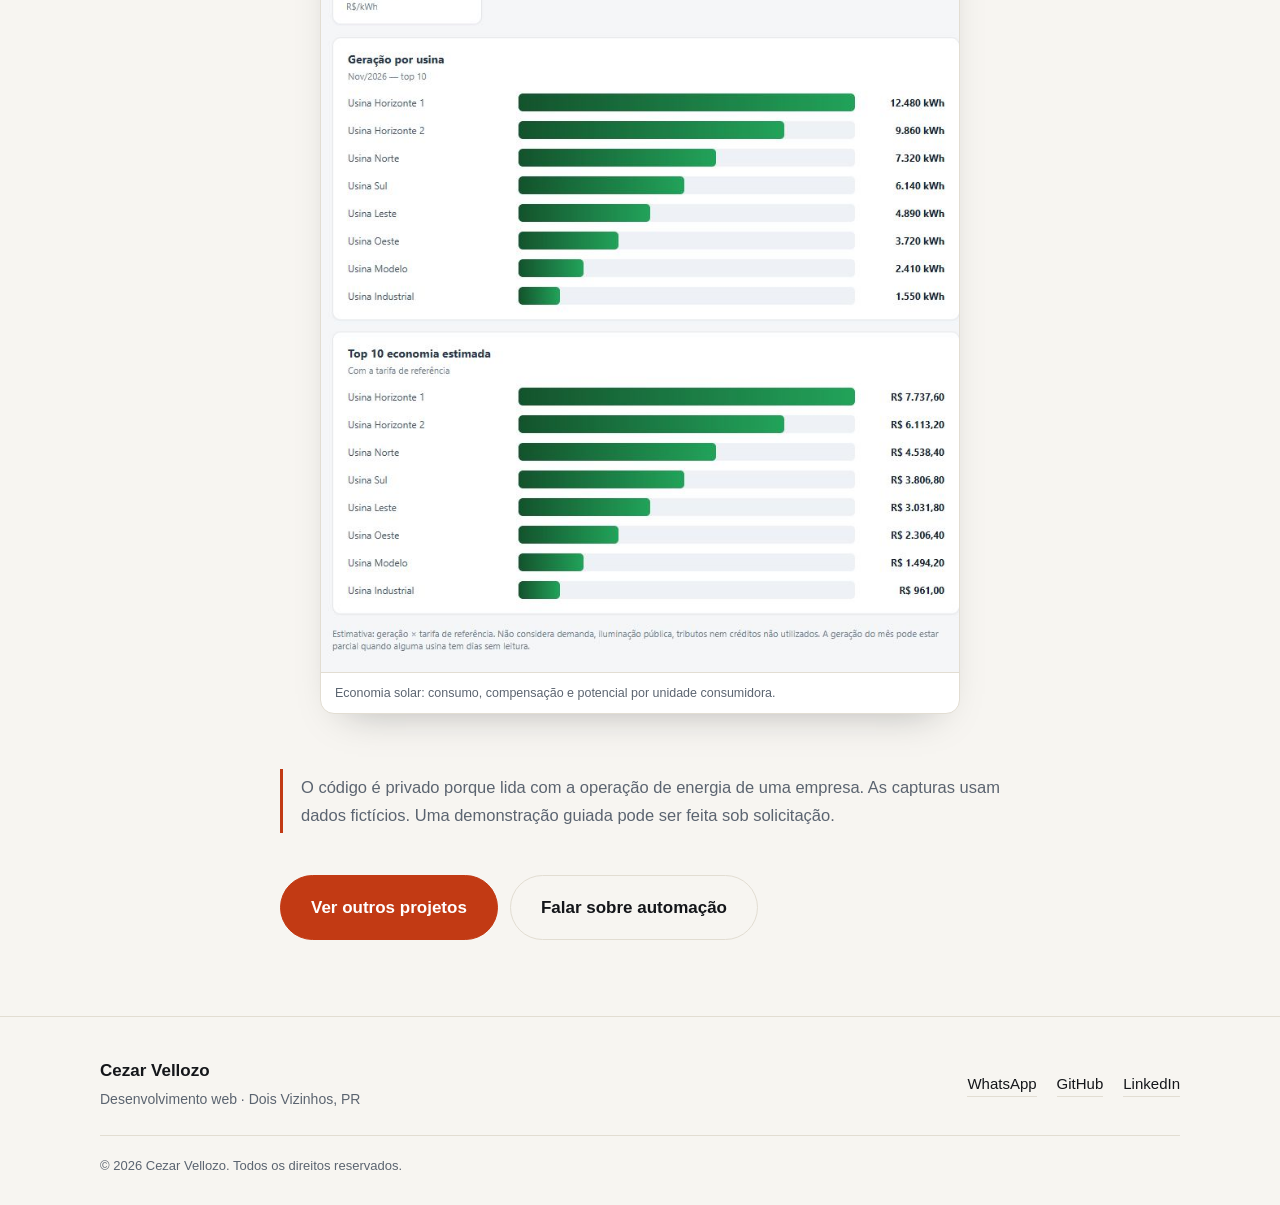
==== commit bd8486a1: "fix: corrige contraste e nome acessivel no Lighthouse" ====
--- a/casos/controle-faturas.html
+++ b/casos/controle-faturas.html
@@ -133,7 +133,7 @@
 
   <header class="cabecalho">
     <div class="container cabecalho__linha">
-      <a class="marca" href="../index.html" aria-label="Voltar ao site">
+      <a class="marca" href="../index.html">
         <img class="marca__logo" src="../logo-mark.svg" alt="" width="38" height="38">
         <span class="marca__texto">
           Cezar Vellozo
--- a/styles.css
+++ b/styles.css
@@ -11,7 +11,7 @@
   --tinta: #14161a;
   --tinta-suave: #5b6470;
   --linha: #e2ddd2;
-  --destaque: #d9451c;
+  --destaque: #c23a14;
   --destaque-escuro: #b63815;
   --escuro: #14161a;
   --raio: 14px;
